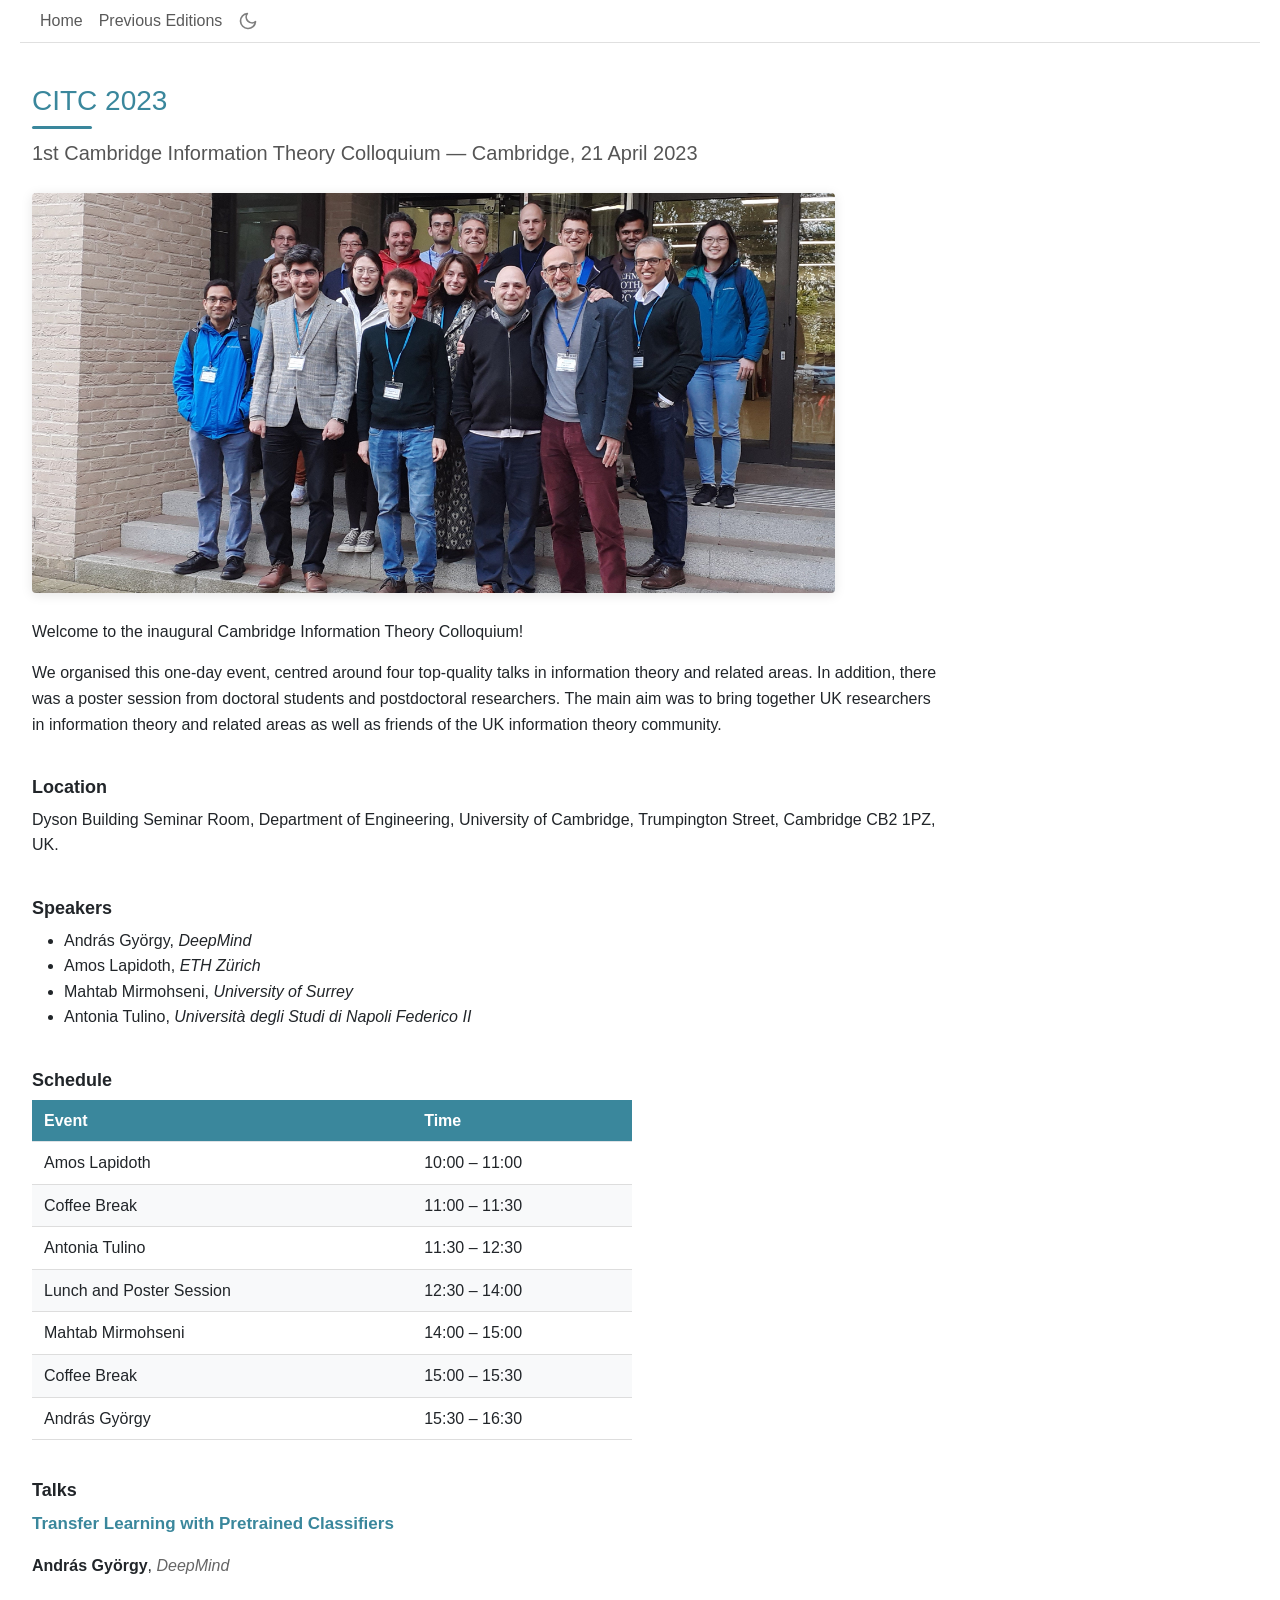
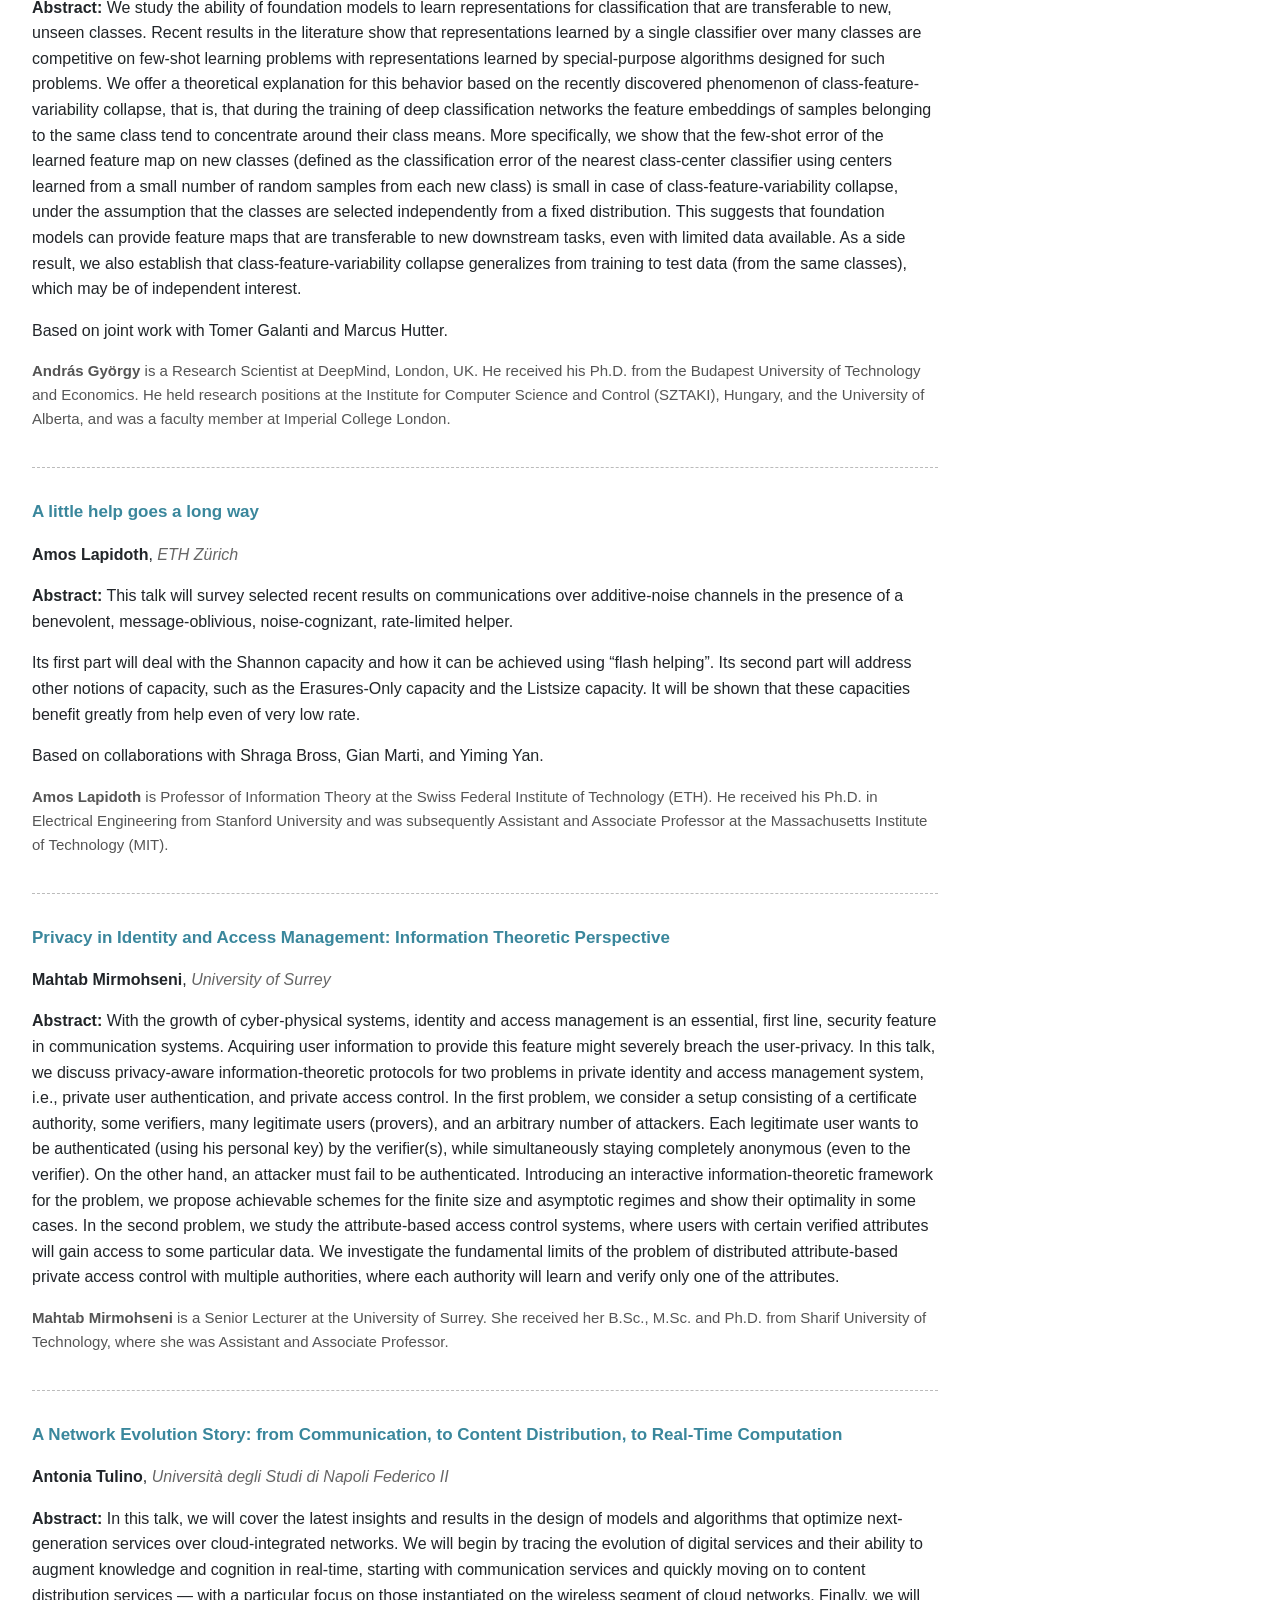
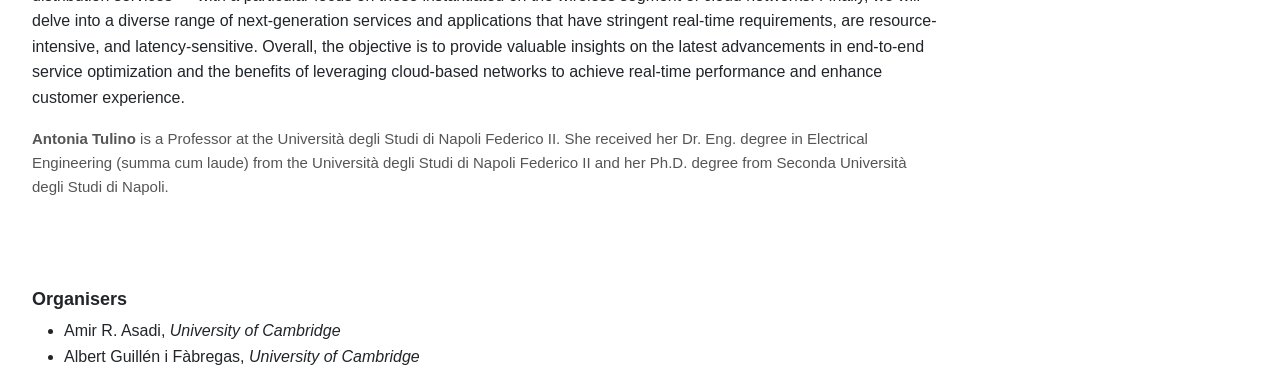
==== 2023.html @ 7553a3c9 "new web for citc" ====
<!DOCTYPE html>
<html lang="en">

<head>
    <meta charset="UTF-8">
    <meta http-equiv="X-UA-Compatible" content="IE=edge">
    <meta name="viewport" content="width=device-width, initial-scale=1.0">
    <script src="js/bootstrap.bundle.js"></script>
    <link rel="shortcut icon" type="image/x-icon" href="photos/university-of-cambridge-favicon.ico" />
    <title>CITC 2023 - 1st Cambridge Information Theory Colloquium</title>
    <link rel="stylesheet" href="css/bootstrap.css">
    <link rel="stylesheet" href="citc.css">
</head>

<body>
<script>try{if(localStorage.getItem('dark-mode')==='enabled')document.body.classList.add('dark-mode');}catch(e){}</script>

    <nav class="navbar navbar-expand-sm">
        <div class="container-fluid">
            <button class="navbar-toggler" type="button" data-bs-toggle="collapse"
                data-bs-target="#navbarSupportedContent" aria-controls="navbarSupportedContent" aria-expanded="false"
                aria-label="Toggle navigation">
                <span class="navbar-toggler-icon"></span>
            </button>
            <div class="collapse navbar-collapse" id="navbarSupportedContent">
                <ul class="navbar-nav mr-auto">
                    <li class="nav-item">
                        <a class="nav-link" href="index.html">Home</a>
                    </li>
                    <li class="nav-item">
                        <a class="nav-link" href="index.html#editions">Previous Editions</a>
                    </li>
                </ul>
                <button id="dark-mode-toggle" aria-label="Toggle dark mode" title="Toggle dark mode">
                    <svg id="icon-moon" xmlns="http://www.w3.org/2000/svg" width="20" height="20" viewBox="0 0 24 24" fill="none" stroke="currentColor" stroke-width="2" stroke-linecap="round" stroke-linejoin="round"><path d="M21 12.79A9 9 0 1 1 11.21 3 7 7 0 0 0 21 12.79z"></path></svg>
                    <svg id="icon-sun" xmlns="http://www.w3.org/2000/svg" width="20" height="20" viewBox="0 0 24 24" fill="none" stroke="currentColor" stroke-width="2" stroke-linecap="round" stroke-linejoin="round" style="display:none"><circle cx="12" cy="12" r="5"></circle><line x1="12" y1="1" x2="12" y2="3"></line><line x1="12" y1="21" x2="12" y2="23"></line><line x1="4.22" y1="4.22" x2="5.64" y2="5.64"></line><line x1="18.36" y1="18.36" x2="19.78" y2="19.78"></line><line x1="1" y1="12" x2="3" y2="12"></line><line x1="21" y1="12" x2="23" y2="12"></line><line x1="4.22" y1="19.78" x2="5.64" y2="18.36"></line><line x1="18.36" y1="5.64" x2="19.78" y2="4.22"></line></svg>
                </button>
            </div>
        </div>
    </nav>
<br>
    <div class="container-fluid">
        <div class="mt-2 row">
            <div class="col-12">
                <h1 class="citc-title">CITC 2023</h1>
                <h2 class="citc-subtitle">1st Cambridge Information Theory Colloquium &mdash; Cambridge, 21 April 2023</h2>
            </div>
        </div>
    </div>

    <div class="container-fluid">
        <div class="mt-2 row">
            <div class="col-12 col-md-8">
                <img src="photos/CITC_2023.jpg" class="hero-image img-fluid" alt="CITC 2023 Group Photo">
            </div>
        </div>
    </div>

    <div class="container-fluid">
        <div class="mt-3 row">
            <div class="col-9">
                <p>
                    Welcome to the inaugural Cambridge Information Theory Colloquium!
                </p>
                <p>
                    We organised this one-day event, centred around four top-quality talks in information theory and
                    related areas. In addition, there was a poster session from doctoral students and postdoctoral
                    researchers. The main aim was to bring together UK researchers in information theory and related
                    areas as well as friends of the UK information theory community.
                </p>
            </div>
        </div>
    </div>

    <div class="container-fluid">
        <div class="mt-4 row">
            <h2 id="location">Location</h2>
            <div class="col-9">
                <p>
                    Dyson Building Seminar Room, Department of Engineering, University of Cambridge,
                    Trumpington Street, Cambridge CB2 1PZ, UK.
                </p>
            </div>
        </div>
    </div>

    <div class="container-fluid">
        <div class="mt-4 row">
            <h2 id="speakers">Speakers</h2>
            <div class="col-9">
                <ul>
                    <li>Andr&aacute;s Gy&ouml;rgy, <em>DeepMind</em></li>
                    <li>Amos Lapidoth, <em>ETH Z&uuml;rich</em></li>
                    <li>Mahtab Mirmohseni, <em>University of Surrey</em></li>
                    <li>Antonia Tulino, <em>Universit&agrave; degli Studi di Napoli Federico II</em></li>
                </ul>
            </div>
        </div>
    </div>

    <div class="container-fluid">
        <div class="mt-4 row">
            <h2 id="schedule">Schedule</h2>
            <div class="col-9">
                <table class="table schedule-table">
                    <thead>
                        <tr>
                            <th>Event</th>
                            <th>Time</th>
                        </tr>
                    </thead>
                    <tbody>
                        <tr><td>Amos Lapidoth</td><td>10:00 &ndash; 11:00</td></tr>
                        <tr><td>Coffee Break</td><td>11:00 &ndash; 11:30</td></tr>
                        <tr><td>Antonia Tulino</td><td>11:30 &ndash; 12:30</td></tr>
                        <tr><td>Lunch and Poster Session</td><td>12:30 &ndash; 14:00</td></tr>
                        <tr><td>Mahtab Mirmohseni</td><td>14:00 &ndash; 15:00</td></tr>
                        <tr><td>Coffee Break</td><td>15:00 &ndash; 15:30</td></tr>
                        <tr><td>Andr&aacute;s Gy&ouml;rgy</td><td>15:30 &ndash; 16:30</td></tr>
                    </tbody>
                </table>
            </div>
        </div>
    </div>

    <div class="container-fluid">
        <div class="mt-4 row">
            <h2 id="talks">Talks</h2>
            <div class="col-9">

                <div class="talk-block">
                    <p class="talk-title">Transfer Learning with Pretrained Classifiers</p>
                    <p><span class="speaker-name">Andr&aacute;s Gy&ouml;rgy</span>, <span class="speaker-affiliation">DeepMind</span></p>
                    <p><b>Abstract:</b> We study the ability of foundation models to learn representations for
                    classification that are transferable to new, unseen classes. Recent
                    results in the literature show that representations learned by a single
                    classifier over many classes are competitive on few-shot learning
                    problems with representations learned by special-purpose algorithms
                    designed for such problems. We offer a theoretical explanation for this
                    behavior based on the recently discovered phenomenon of
                    class-feature-variability collapse, that is, that during the training of
                    deep classification networks the feature embeddings of samples
                    belonging to the same class tend to concentrate around their class
                    means. More specifically, we show that the few-shot error of the learned
                    feature map on new classes (defined as the classification error of the
                    nearest class-center classifier using centers learned from a small
                    number of random samples from each new class) is small in case of
                    class-feature-variability collapse, under the assumption that the
                    classes are selected independently from a fixed distribution. This
                    suggests that foundation models can provide feature maps that are
                    transferable to new downstream tasks, even with limited data available.
                    As a side result, we also establish that class-feature-variability
                    collapse generalizes from training to test data (from the same classes),
                    which may be of independent interest.</p>
                    <p>Based on joint work with Tomer Galanti and Marcus Hutter.</p>
                    <p class="speaker-bio"><b>Andr&aacute;s Gy&ouml;rgy</b>
                    is a Research Scientist at DeepMind, London, UK. He received his Ph.D.
                    from the Budapest University of Technology and Economics. He held
                    research positions at the Institute for Computer Science and Control
                    (SZTAKI), Hungary, and the University of Alberta, and was a faculty
                    member at Imperial College London.</p>
                </div>

                <div class="talk-block">
                    <p class="talk-title">A little help goes a long way</p>
                    <p><span class="speaker-name">Amos Lapidoth</span>, <span class="speaker-affiliation">ETH Z&uuml;rich</span></p>
                    <p><b>Abstract:</b> This talk will survey selected recent results on communications over
                    additive-noise channels in the presence of a benevolent,
                    message-oblivious, noise-cognizant, rate-limited helper.</p>
                    <p>Its first part will deal with the Shannon capacity and how it can be
                    achieved using &ldquo;flash helping&rdquo;. Its second part will address other
                    notions of capacity, such as the Erasures-Only capacity and the Listsize
                    capacity. It will be shown that these capacities benefit greatly from
                    help even of very low rate.</p>
                    <p>Based on collaborations with Shraga Bross, Gian Marti, and Yiming Yan.</p>
                    <p class="speaker-bio"><b>Amos Lapidoth</b>
                    is Professor of Information Theory at the Swiss Federal Institute of
                    Technology (ETH). He received his Ph.D. in Electrical Engineering from
                    Stanford University and was subsequently Assistant and Associate
                    Professor at the Massachusetts Institute of Technology (MIT).</p>
                </div>

                <div class="talk-block">
                    <p class="talk-title">Privacy in Identity and Access Management: Information Theoretic Perspective</p>
                    <p><span class="speaker-name">Mahtab Mirmohseni</span>, <span class="speaker-affiliation">University of Surrey</span></p>
                    <p><b>Abstract:</b> With the growth of cyber-physical systems, identity and access
                    management is an essential, first line, security feature in
                    communication systems. Acquiring user information to provide this
                    feature might severely breach the user-privacy. In this talk, we discuss
                    privacy-aware information-theoretic protocols for two problems in
                    private identity and access management system, i.e., private user
                    authentication, and private access control. In the first problem, we
                    consider a setup consisting of a certificate authority, some verifiers,
                    many legitimate users (provers), and an arbitrary number of attackers.
                    Each legitimate user wants to be authenticated (using his personal key)
                    by the verifier(s), while simultaneously staying completely anonymous
                    (even to the verifier). On the other hand, an attacker must fail to be
                    authenticated. Introducing an interactive information-theoretic
                    framework for the problem, we propose achievable schemes for the finite
                    size and asymptotic regimes and show their optimality in some cases. In
                    the second problem, we study the attribute-based access control systems,
                    where users with certain verified attributes will gain access to some
                    particular data. We investigate the fundamental limits of the problem of
                    distributed attribute-based private access control with multiple
                    authorities, where each authority will learn and verify only one of the
                    attributes.</p>
                    <p class="speaker-bio"><b>Mahtab Mirmohseni</b> is a Senior Lecturer at the
                    University of Surrey. She received her B.Sc., M.Sc. and Ph.D. from
                    Sharif University of Technology, where she was Assistant and Associate
                    Professor.</p>
                </div>

                <div class="talk-block">
                    <p class="talk-title">A Network Evolution Story: from Communication, to Content Distribution, to Real-Time Computation</p>
                    <p><span class="speaker-name">Antonia Tulino</span>, <span class="speaker-affiliation">Universit&agrave; degli Studi di Napoli Federico II</span></p>
                    <p><b>Abstract:</b> In this talk, we will cover the latest insights and results in the
                    design of models and algorithms that optimize next-generation services
                    over cloud-integrated networks. We will begin by tracing the evolution
                    of digital services and their ability to augment knowledge and cognition
                    in real-time, starting with communication services and quickly moving
                    on to content distribution services &mdash; with a particular focus on those
                    instantiated on the wireless segment of cloud networks. Finally, we will
                    delve into a diverse range of next-generation services and applications
                    that have stringent real-time requirements, are resource-intensive, and
                    latency-sensitive. Overall, the objective is to provide valuable
                    insights on the latest advancements in end-to-end service optimization
                    and the benefits of leveraging cloud-based networks to achieve real-time
                    performance and enhance customer experience.</p>
                    <p class="speaker-bio"><b>Antonia Tulino</b>
                    is a Professor at the Universit&agrave; degli Studi di Napoli Federico II. She
                    received her Dr. Eng. degree in Electrical Engineering (summa cum
                    laude) from the Universit&agrave; degli Studi di Napoli Federico II and her
                    Ph.D. degree from Seconda Universit&agrave; degli Studi di Napoli.</p>
                </div>

            </div>
        </div>
    </div>

    <div class="container-fluid">
        <div class="mt-4 row">
            <h2 id="organisers">Organisers</h2>
            <div class="col-9">
                <ul>
                    <li>Amir R. Asadi, <em>University of Cambridge</em></li>
                    <li>Albert Guill&eacute;n i F&agrave;bregas, <em>University of Cambridge</em></li>
                </ul>
            </div>
        </div>
    </div>

<script src="darkmode.js"></script>
</body>

</html>
---- citc.css ----
body {
    min-height: 100%;
    padding-top: 0;
    padding-left: 20px;
    padding-right: 20px;
    font-family: Arial, Helvetica, sans-serif;
    font-size: 16px;
    line-height: 1.6;
}

/* Logo banner at the top */
.logo-banner {
    padding: 15px 0 10px 0;
}

/* Navigation */
.navbar {
    padding-top: 0;
    padding-bottom: 0;
    margin-bottom: 8px;
    border-bottom: 1px solid #e0e0e0;
}

.navbar-brand {
    color: #3a879c;
    font-size: 22px;
}

a {
    color: #4b8e9d;
    font-weight: bold;
    text-decoration: none;
}

a:hover,
a:focus {
    color: #615ddb;
    text-decoration: none;
}

/* Section headings */
.row > h2 {
    font-size: large;
    font-weight: bold;
}

/* Title area */
h1.citc-title {
    color: #3a879c;
    font-size: 28px;
    margin-bottom: 2px;
}

h1.citc-title::after {
    content: "";
    display: block;
    width: 60px;
    height: 3px;
    background-color: #3a879c;
    margin-top: 8px;
    border-radius: 2px;
}

h2.citc-subtitle {
    color: #555;
    font-size: 20px;
    font-weight: normal;
    margin-top: 12px;
    margin-bottom: 20px;
}

/* Hero section with tinted background */
.hero-section {
    background-color: #f7f6f3;
    margin-left: -20px;
    margin-right: -20px;
    padding: 25px 20px 15px 20px;
    margin-bottom: 10px;
}

/* Hero image */
.hero-image {
    width: 100%;
    max-height: 400px;
    object-fit: cover;
    border-radius: 4px;
    margin-bottom: 10px;
    box-shadow: 0 2px 12px rgba(0, 0, 0, 0.1);
}

/* Content sections - more breathing room */
.content-section {
    padding-top: 20px;
    padding-bottom: 10px;
}

/* Schedule table */
.schedule-table {
    width: 100%;
    max-width: 600px;
}

.schedule-table th {
    background-color: #3a879c;
    color: white;
    padding: 8px 12px;
}

.schedule-table td {
    padding: 8px 12px;
    border-bottom: 1px solid #ddd;
}

.schedule-table tr:nth-child(even) td {
    background-color: #f8f9fa;
}

/* Talk sections */
.talk-block {
    margin-bottom: 30px;
    padding-bottom: 20px;
    border-bottom: 1px dashed #bbbbbb;
}

.talk-block:last-child {
    border-bottom: none;
}

.talk-title {
    font-weight: bold;
    font-size: 17px;
    color: #3a879c;
}

.speaker-name {
    font-weight: bold;
}

.speaker-affiliation {
    font-style: italic;
    color: #666;
}

.speaker-bio {
    margin-top: 8px;
    font-size: 15px;
    color: #555;
}

/* Participant list */
.participant-list {
    list-style: none;
    padding-left: 0;
    columns: 2;
    -webkit-columns: 2;
    -moz-columns: 2;
}

.participant-list li {
    padding: 3px 0;
    break-inside: avoid;
}

.participant-list .affiliation {
    font-style: italic;
    color: #666;
    font-size: 14px;
}

/* Navbar active style */
.navbar-default .navbar-nav > .active > a,
.navbar-default .navbar-nav > .active > a:focus,
.navbar-default .navbar-nav > .active > a:hover {
    background-color: white;
    color: #126162;
    padding: 15px 15px 3px 15px;
    box-shadow: 0px 2px 0px;
    -webkit-transition: 200ms ease;
    transition: 200ms ease;
}

/* Dark mode toggle - small and subtle at bottom */
#dark-mode-toggle {
    background: none;
    border: none;
    cursor: pointer;
    font-size: 18px;
    padding: 4px 8px;
    line-height: 1;
    border-radius: 50%;
    transition: background-color 0.2s ease;
    opacity: 0.5;
}
#dark-mode-toggle:hover {
    background-color: rgba(0, 0, 0, 0.08);
    opacity: 1;
}

.footer-bar {
    margin-top: 40px;
    padding: 15px 0;
    border-top: 1px solid #e0e0e0;
    text-align: right;
}

/* Dark mode styles */
body.dark-mode {
    background-color: #1a1a2e;
    color: #d4d4d4;
}
body.dark-mode .navbar {
    border-bottom-color: #333;
}
body.dark-mode .navbar-brand {
    color: #6dd4e4;
}
body.dark-mode a {
    color: #6dd4e4;
}
body.dark-mode a:hover,
body.dark-mode a:focus {
    color: #a09cf0;
}
body.dark-mode .nav-link {
    color: #d4d4d4;
}
body.dark-mode .nav-link:hover {
    color: #6dd4e4;
}
body.dark-mode h1.citc-title {
    color: #6dd4e4;
}
body.dark-mode h1.citc-title::after {
    background-color: #6dd4e4;
}
body.dark-mode h2.citc-subtitle {
    color: #aaa;
}
body.dark-mode .hero-section {
    background-color: #151530;
}
body.dark-mode .hero-image {
    box-shadow: 0 2px 12px rgba(0, 0, 0, 0.4);
}
body.dark-mode .speaker-affiliation,
body.dark-mode .speaker-bio {
    color: #aaa;
}
body.dark-mode .participant-list .affiliation {
    color: #999;
}
body.dark-mode .talk-title {
    color: #6dd4e4;
}
body.dark-mode .schedule-table th {
    background-color: #2a6a7a;
}
body.dark-mode .schedule-table td {
    border-bottom-color: #444;
}
body.dark-mode .schedule-table tr:nth-child(even) td {
    background-color: #1f1f3a;
}
body.dark-mode .talk-block {
    border-bottom-color: #444;
}
body.dark-mode .footer-bar {
    border-top-color: #333;
}
body.dark-mode #dark-mode-toggle {
    color: #d4d4d4;
}
body.dark-mode #dark-mode-toggle:hover {
    background-color: rgba(255, 255, 255, 0.12);
}
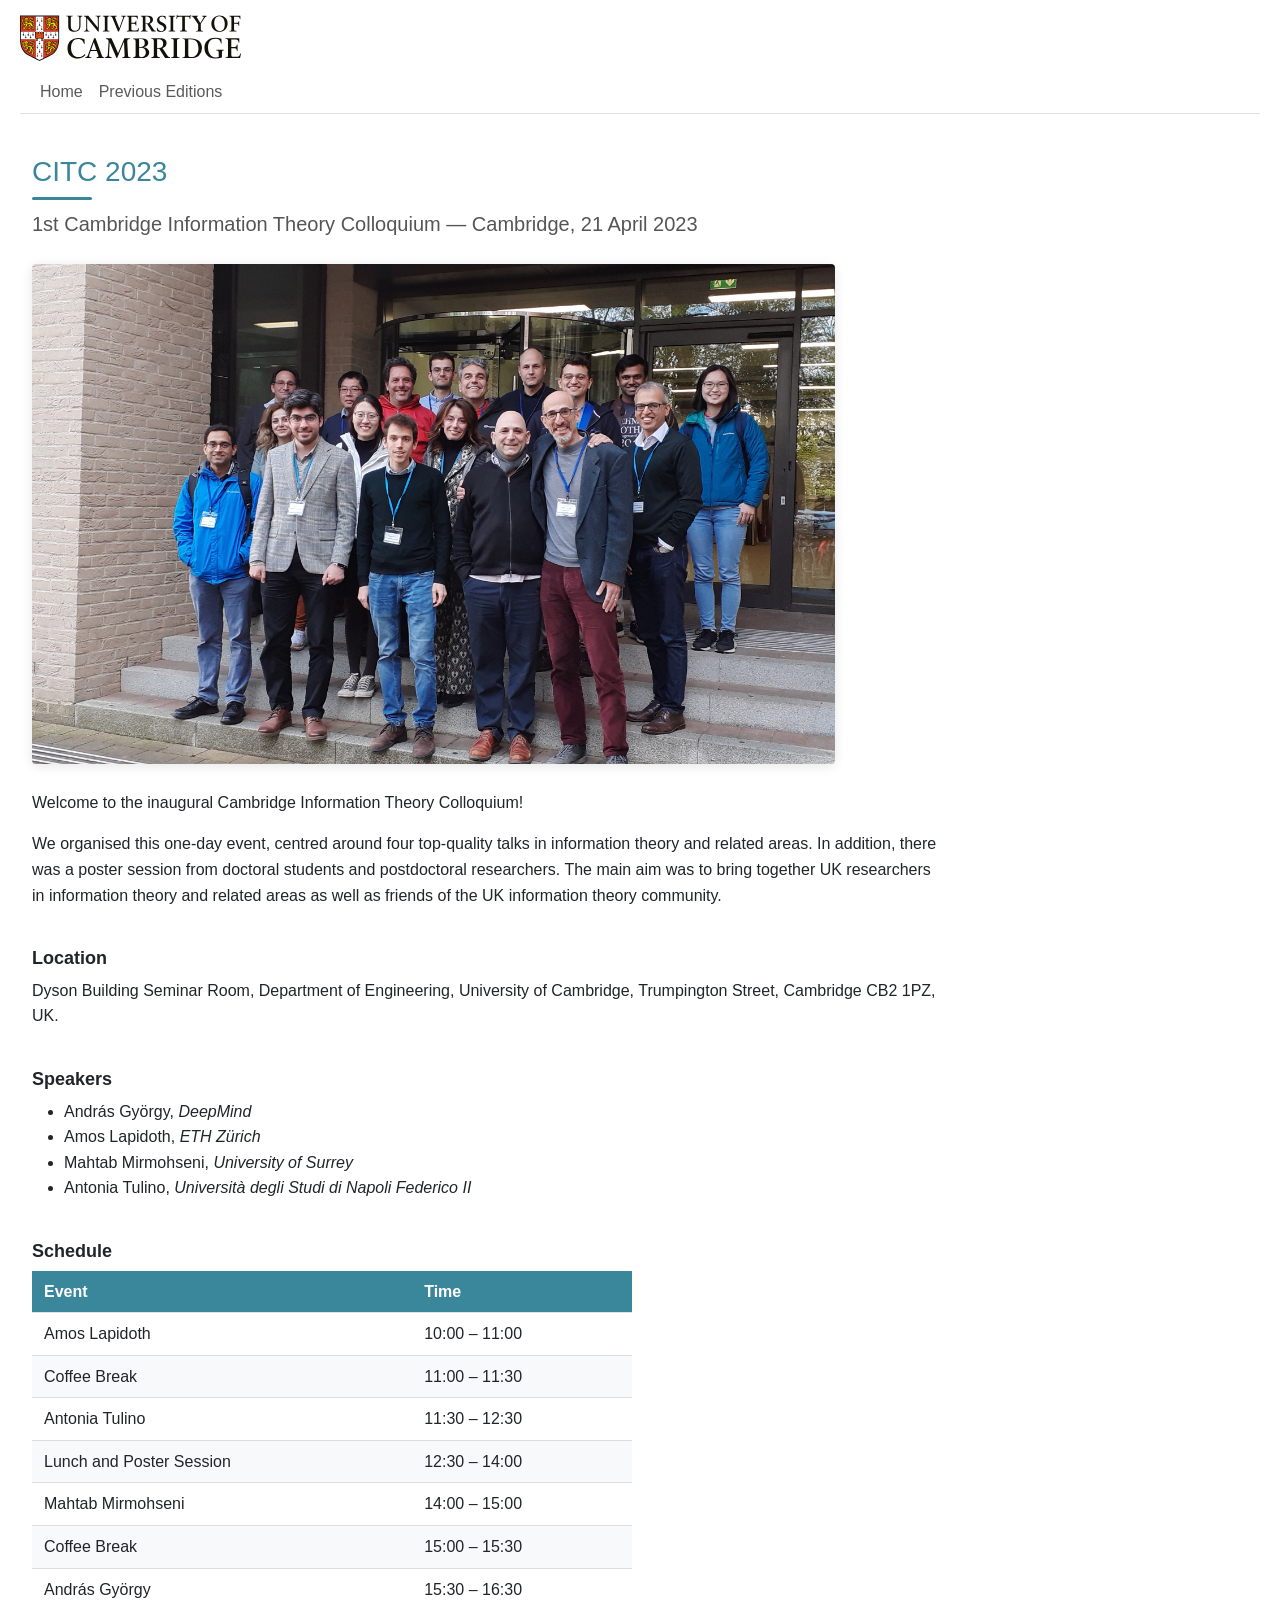
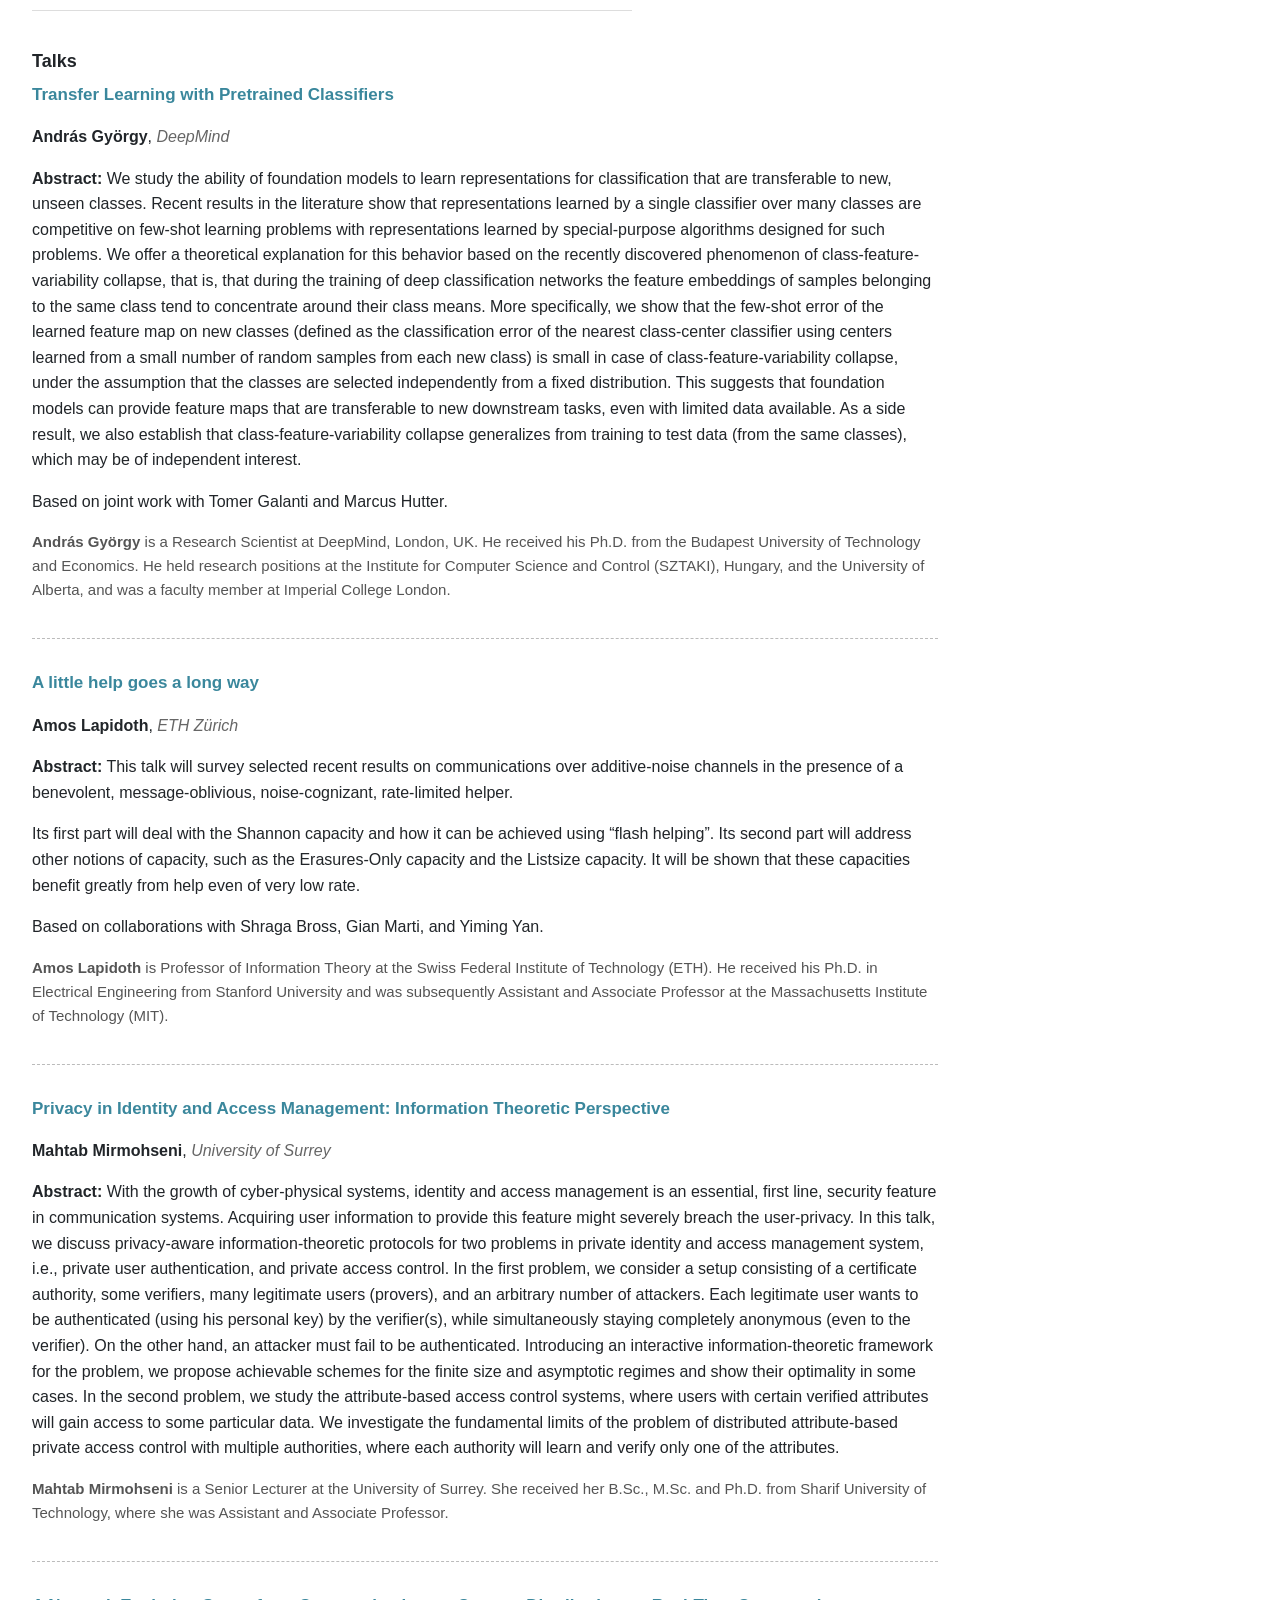
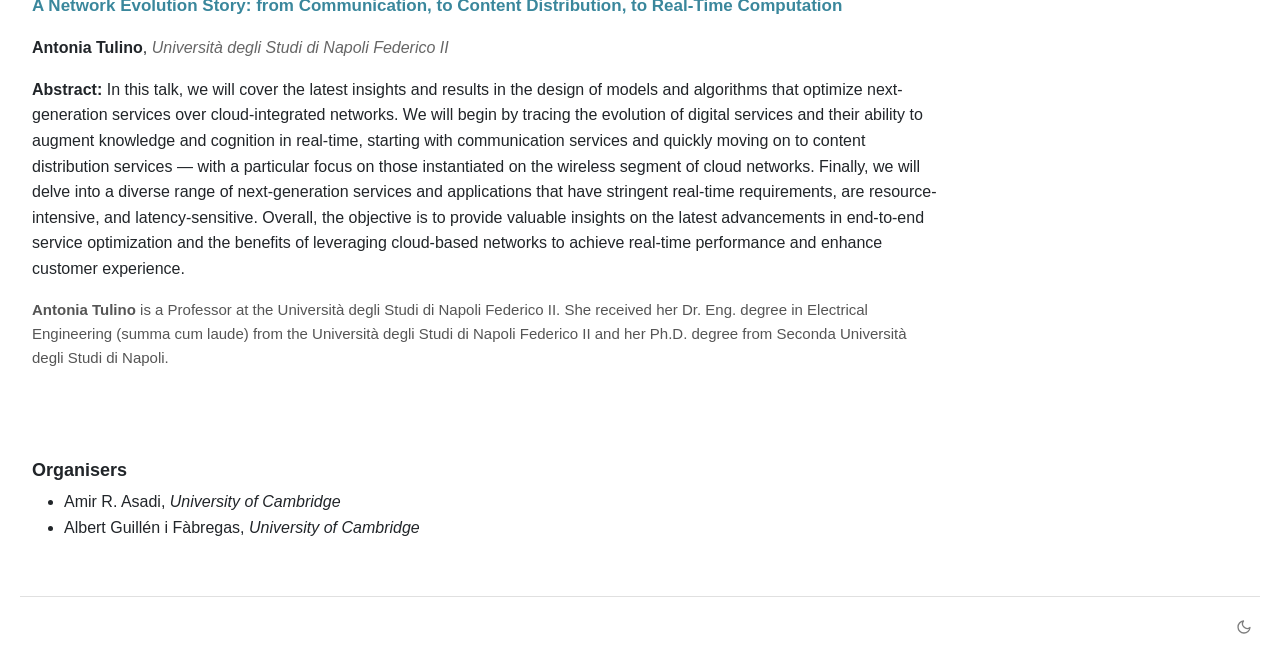
==== commit 11e40a46: "minor changes" ====
--- a/2023.html
+++ b/2023.html
@@ -6,7 +6,8 @@
     <meta http-equiv="X-UA-Compatible" content="IE=edge">
     <meta name="viewport" content="width=device-width, initial-scale=1.0">
     <script src="js/bootstrap.bundle.js"></script>
-    <link rel="shortcut icon" type="image/x-icon" href="photos/university-of-cambridge-favicon.ico" />
+    <link rel="icon" href="photos/favicon-32.png" sizes="32x32">
+    <link rel="icon" href="photos/favicon-192.png" sizes="192x192">
     <title>CITC 2023 - 1st Cambridge Information Theory Colloquium</title>
     <link rel="stylesheet" href="css/bootstrap.css">
     <link rel="stylesheet" href="citc.css">
@@ -14,6 +15,12 @@
 
 <body>
 <script>try{if(localStorage.getItem('dark-mode')==='enabled')document.body.classList.add('dark-mode');}catch(e){}</script>
+
+    <div class="container-fluid logo-banner">
+        <a href="https://www.cam.ac.uk/">
+            <img src="photos/cambridge_university_logo.svg" alt="University of Cambridge" style="height: 46px;">
+        </a>
+    </div>
 
     <nav class="navbar navbar-expand-sm">
         <div class="container-fluid">
@@ -31,10 +38,6 @@
                         <a class="nav-link" href="index.html#editions">Previous Editions</a>
                     </li>
                 </ul>
-                <button id="dark-mode-toggle" aria-label="Toggle dark mode" title="Toggle dark mode">
-                    <svg id="icon-moon" xmlns="http://www.w3.org/2000/svg" width="20" height="20" viewBox="0 0 24 24" fill="none" stroke="currentColor" stroke-width="2" stroke-linecap="round" stroke-linejoin="round"><path d="M21 12.79A9 9 0 1 1 11.21 3 7 7 0 0 0 21 12.79z"></path></svg>
-                    <svg id="icon-sun" xmlns="http://www.w3.org/2000/svg" width="20" height="20" viewBox="0 0 24 24" fill="none" stroke="currentColor" stroke-width="2" stroke-linecap="round" stroke-linejoin="round" style="display:none"><circle cx="12" cy="12" r="5"></circle><line x1="12" y1="1" x2="12" y2="3"></line><line x1="12" y1="21" x2="12" y2="23"></line><line x1="4.22" y1="4.22" x2="5.64" y2="5.64"></line><line x1="18.36" y1="18.36" x2="19.78" y2="19.78"></line><line x1="1" y1="12" x2="3" y2="12"></line><line x1="21" y1="12" x2="23" y2="12"></line><line x1="4.22" y1="19.78" x2="5.64" y2="18.36"></line><line x1="18.36" y1="5.64" x2="19.78" y2="4.22"></line></svg>
-                </button>
             </div>
         </div>
     </nav>
@@ -51,7 +54,7 @@
     <div class="container-fluid">
         <div class="mt-2 row">
             <div class="col-12 col-md-8">
-                <img src="photos/CITC_2023.jpg" class="hero-image img-fluid" alt="CITC 2023 Group Photo">
+                <img src="photos/CITC_2023.jpg" class="hero-image img-fluid" style="max-height: 500px; object-position: center 30%;" alt="CITC 2023 Group Photo">
             </div>
         </div>
     </div>
@@ -249,6 +252,13 @@
         </div>
     </div>
 
+    <div class="container-fluid footer-bar">
+        <button id="dark-mode-toggle" aria-label="Toggle dark mode" title="Toggle dark mode">
+            <svg id="icon-moon" xmlns="http://www.w3.org/2000/svg" width="16" height="16" viewBox="0 0 24 24" fill="none" stroke="currentColor" stroke-width="2" stroke-linecap="round" stroke-linejoin="round"><path d="M21 12.79A9 9 0 1 1 11.21 3 7 7 0 0 0 21 12.79z"></path></svg>
+            <svg id="icon-sun" xmlns="http://www.w3.org/2000/svg" width="16" height="16" viewBox="0 0 24 24" fill="none" stroke="currentColor" stroke-width="2" stroke-linecap="round" stroke-linejoin="round" style="display:none"><circle cx="12" cy="12" r="5"></circle><line x1="12" y1="1" x2="12" y2="3"></line><line x1="12" y1="21" x2="12" y2="23"></line><line x1="4.22" y1="4.22" x2="5.64" y2="5.64"></line><line x1="18.36" y1="18.36" x2="19.78" y2="19.78"></line><line x1="1" y1="12" x2="3" y2="12"></line><line x1="21" y1="12" x2="23" y2="12"></line><line x1="4.22" y1="19.78" x2="5.64" y2="18.36"></line><line x1="18.36" y1="5.64" x2="19.78" y2="4.22"></line></svg>
+        </button>
+    </div>
+
 <script src="darkmode.js"></script>
 </body>
 
